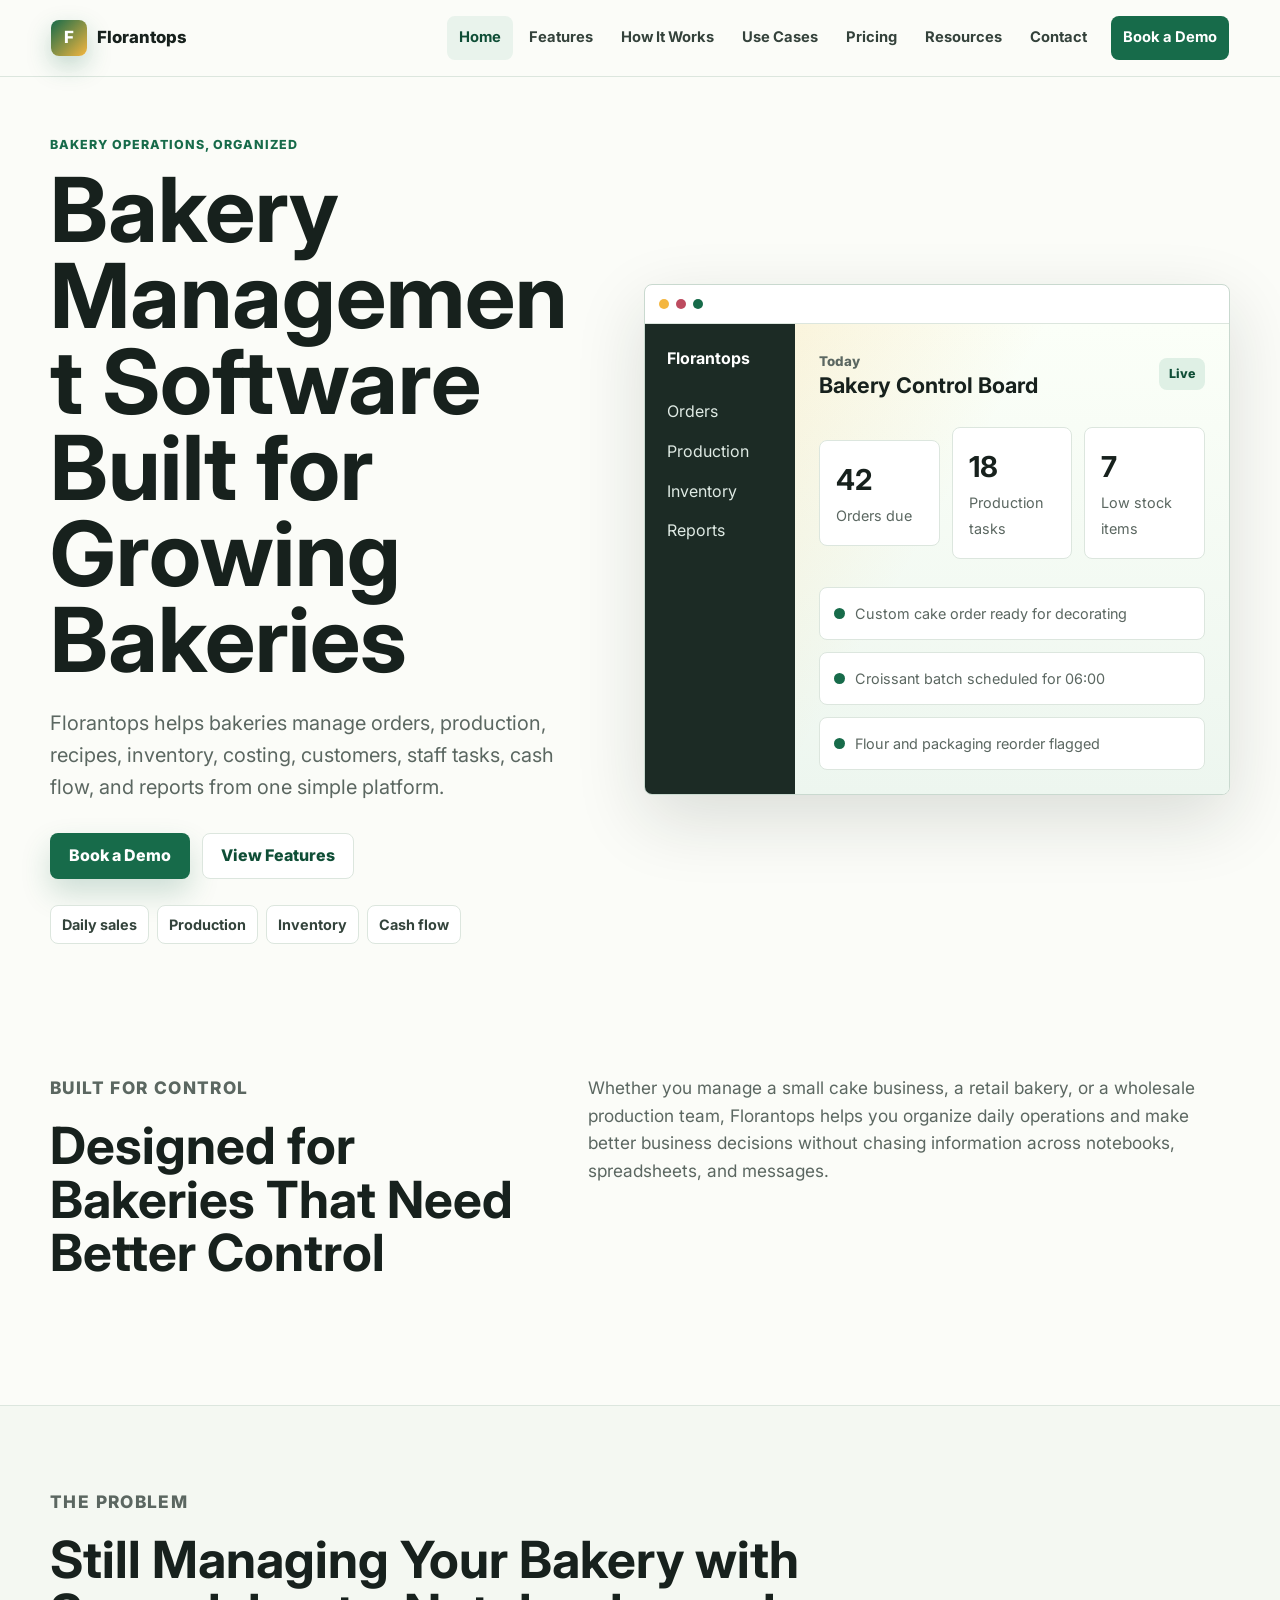
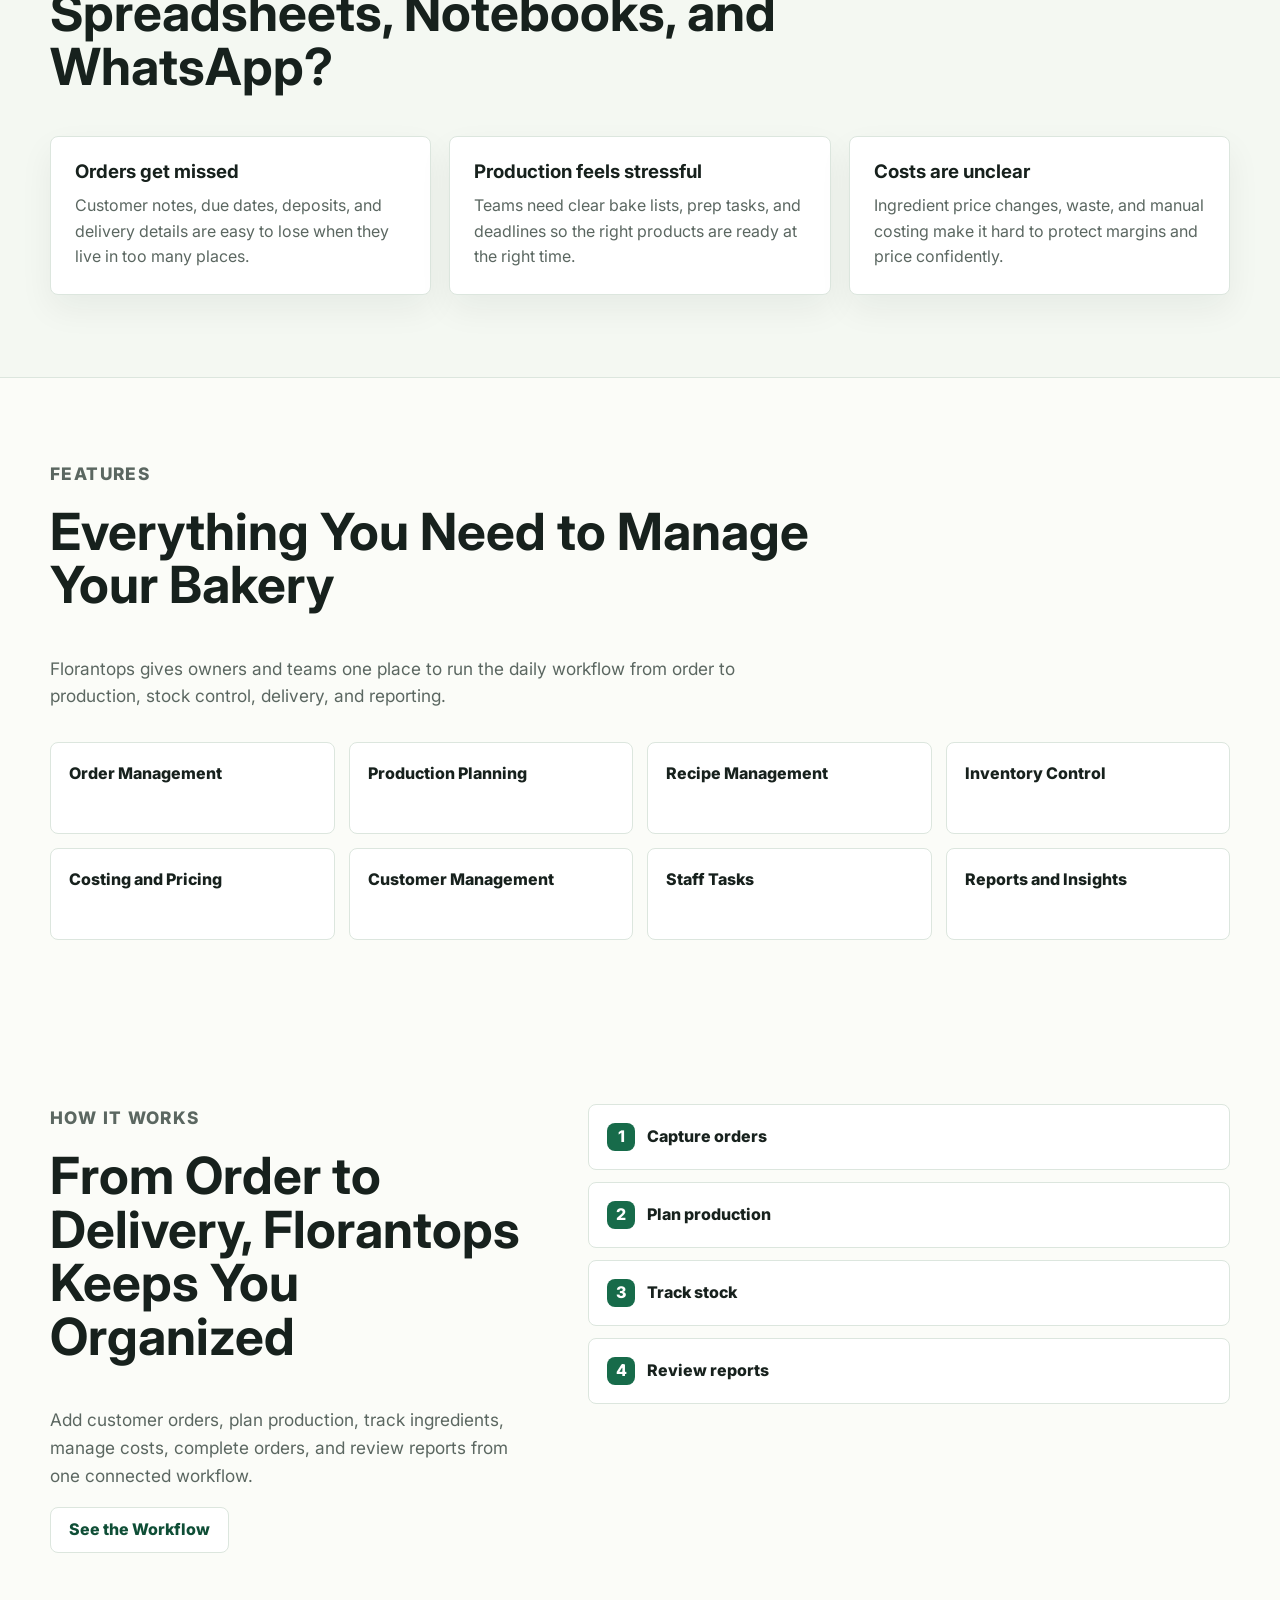
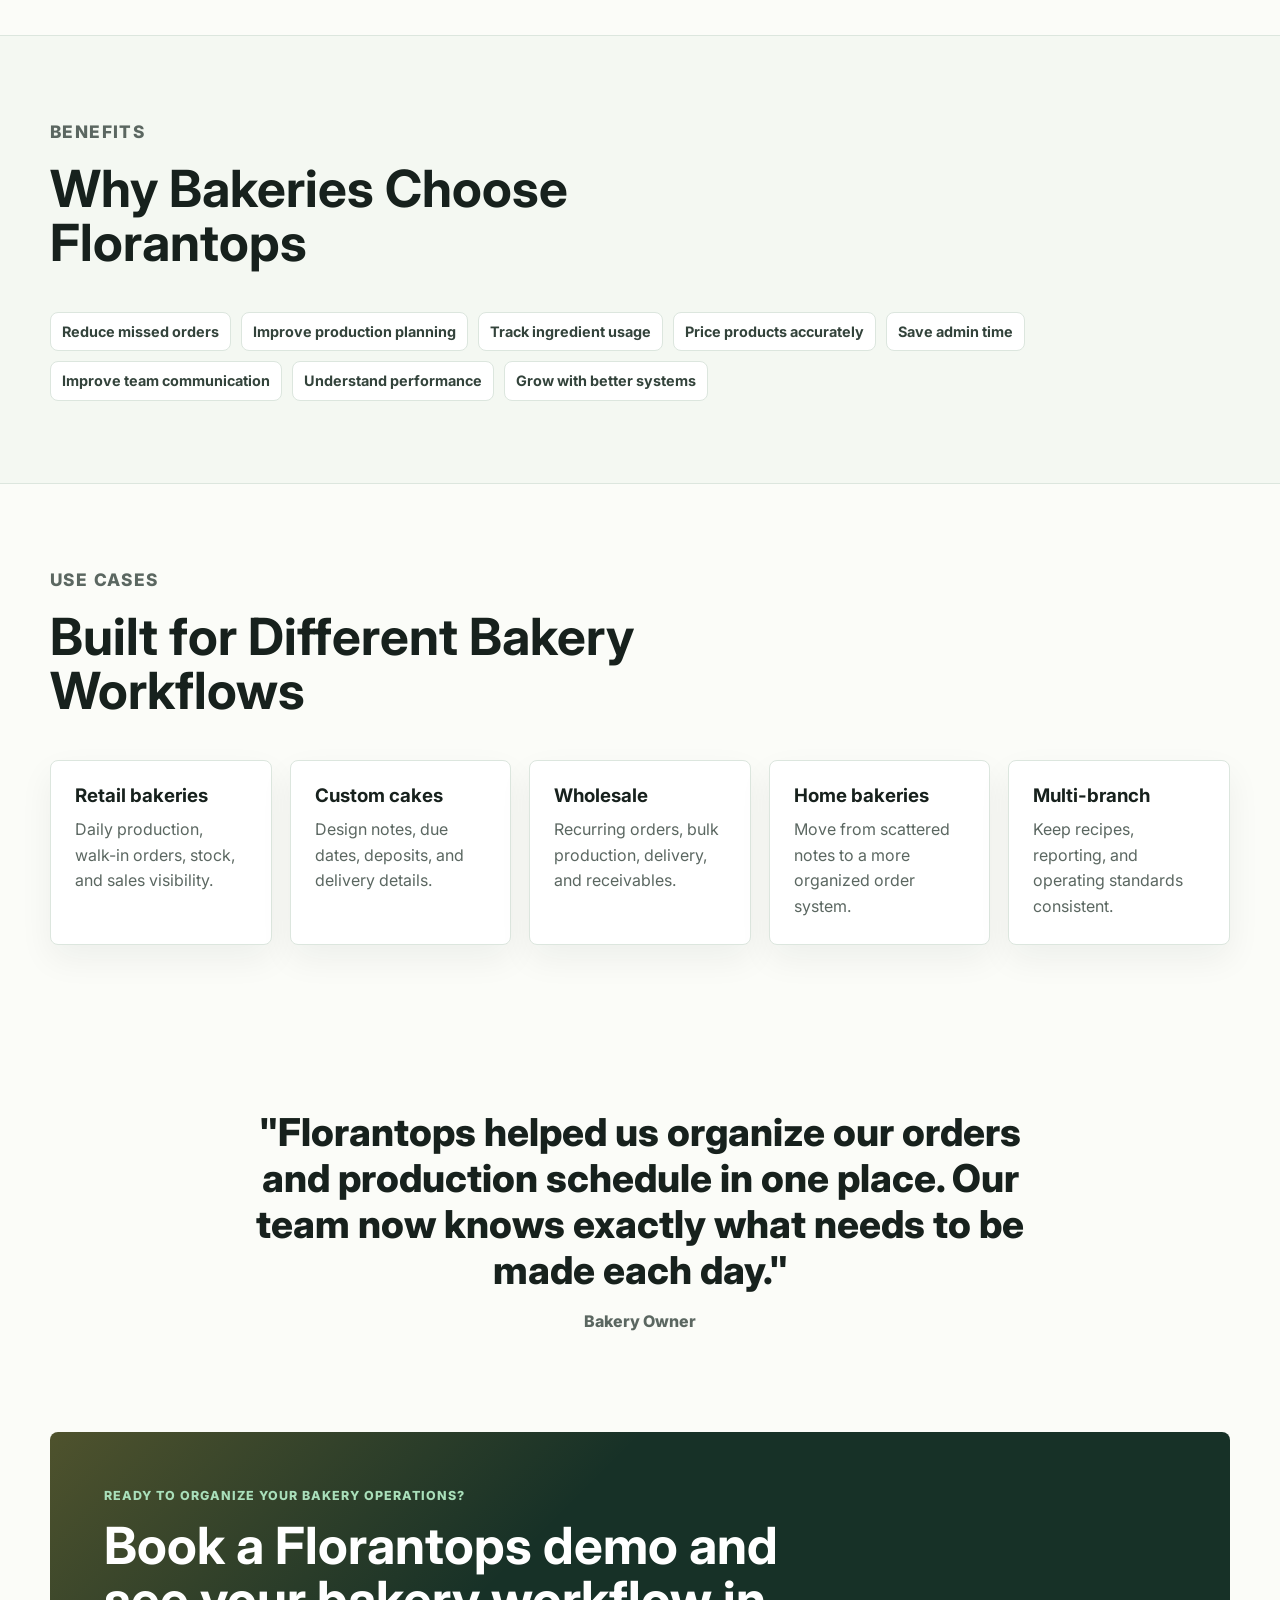
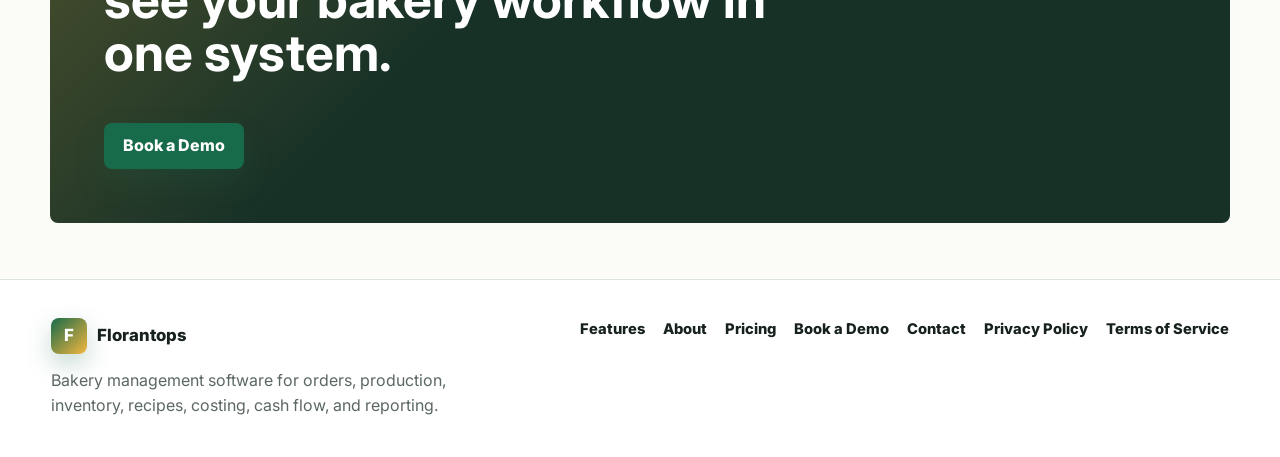
==== index.html @ 009b41b7 "Initial Florantops website" ====
<!DOCTYPE html>
<html lang="en">
<head>
  <meta charset="UTF-8">
  <meta name="viewport" content="width=device-width, initial-scale=1.0">
  <title>Florantops | Bakery Management Software Built for Growing Bakeries</title>
  <meta name="description" content="Florantops helps bakeries manage orders, production, recipes, inventory, costing, customers, staff tasks, cash flow, and reports in one simple platform.">
  <link rel="preconnect" href="https://fonts.googleapis.com">
  <link rel="preconnect" href="https://fonts.gstatic.com" crossorigin>
  <link href="https://fonts.googleapis.com/css2?family=Inter:wght@400;500;600;700;800&display=swap" rel="stylesheet">
  <link rel="stylesheet" href="assets/styles.css">
</head>
<body>
  <header class="site-header">
    <a class="brand" href="index.html" aria-label="Florantops home">
      <span class="brand-mark">F</span>
      <span>Florantops</span>
    </a>
    <button class="nav-toggle" type="button" aria-label="Open navigation" aria-expanded="false">
      <span></span><span></span><span></span>
    </button>
    <nav class="site-nav" aria-label="Primary navigation">
      <a href="index.html" aria-current="page">Home</a>
      <a href="features.html">Features</a>
      <a href="how-it-works.html">How It Works</a>
      <a href="use-cases.html">Use Cases</a>
      <a href="pricing.html">Pricing</a>
      <a href="resources.html">Resources</a>
      <a href="contact.html">Contact</a>
      <a class="nav-cta" href="book-demo.html">Book a Demo</a>
    </nav>
  </header>

  <main>
    <section class="hero">
      <div class="hero-copy">
        <p class="eyebrow">Bakery operations, organized</p>
        <h1>Bakery Management Software Built for Growing Bakeries</h1>
        <p class="hero-text">Florantops helps bakeries manage orders, production, recipes, inventory, costing, customers, staff tasks, cash flow, and reports from one simple platform.</p>
        <div class="hero-actions">
          <a class="button primary" href="book-demo.html">Book a Demo</a>
          <a class="button secondary" href="features.html">View Features</a>
        </div>
        <div class="proof-strip" aria-label="Florantops proof points">
          <span>Daily sales</span>
          <span>Production</span>
          <span>Inventory</span>
          <span>Cash flow</span>
        </div>
      </div>
      <div class="hero-visual" aria-label="Florantops dashboard preview">
        <div class="browser-frame">
          <div class="browser-dots"><span></span><span></span><span></span></div>
          <div class="dashboard-grid">
            <aside class="mock-sidebar">
              <strong>Florantops</strong>
              <span>Orders</span>
              <span>Production</span>
              <span>Inventory</span>
              <span>Reports</span>
            </aside>
            <section class="mock-panel">
              <div class="panel-heading">
                <div>
                  <small>Today</small>
                  <h2>Bakery Control Board</h2>
                </div>
                <span class="status-pill">Live</span>
              </div>
              <div class="metric-row">
                <div><strong>42</strong><span>Orders due</span></div>
                <div><strong>18</strong><span>Production tasks</span></div>
                <div><strong>7</strong><span>Low stock items</span></div>
              </div>
              <div class="work-list">
                <p><span></span> Custom cake order ready for decorating</p>
                <p><span></span> Croissant batch scheduled for 06:00</p>
                <p><span></span> Flour and packaging reorder flagged</p>
              </div>
            </section>
          </div>
        </div>
      </div>
    </section>

    <section class="section split">
      <div>
        <p class="eyebrow">Built for control</p>
        <h2>Designed for Bakeries That Need Better Control</h2>
      </div>
      <p>Whether you manage a small cake business, a retail bakery, or a wholesale production team, Florantops helps you organize daily operations and make better business decisions without chasing information across notebooks, spreadsheets, and messages.</p>
    </section>

    <section class="section band">
      <div class="section-heading">
        <p class="eyebrow">The problem</p>
        <h2>Still Managing Your Bakery with Spreadsheets, Notebooks, and WhatsApp?</h2>
      </div>
      <div class="grid three">
        <article class="card">
          <h3>Orders get missed</h3>
          <p>Customer notes, due dates, deposits, and delivery details are easy to lose when they live in too many places.</p>
        </article>
        <article class="card">
          <h3>Production feels stressful</h3>
          <p>Teams need clear bake lists, prep tasks, and deadlines so the right products are ready at the right time.</p>
        </article>
        <article class="card">
          <h3>Costs are unclear</h3>
          <p>Ingredient price changes, waste, and manual costing make it hard to protect margins and price confidently.</p>
        </article>
      </div>
    </section>

    <section class="section">
      <div class="section-heading">
        <p class="eyebrow">Features</p>
        <h2>Everything You Need to Manage Your Bakery</h2>
        <p>Florantops gives owners and teams one place to run the daily workflow from order to production, stock control, delivery, and reporting.</p>
      </div>
      <div class="feature-matrix">
        <a href="features.html#orders">Order Management</a>
        <a href="features.html#production">Production Planning</a>
        <a href="features.html#recipes">Recipe Management</a>
        <a href="features.html#inventory">Inventory Control</a>
        <a href="features.html#costing">Costing and Pricing</a>
        <a href="features.html#customers">Customer Management</a>
        <a href="features.html#team">Staff Tasks</a>
        <a href="features.html#reports">Reports and Insights</a>
      </div>
    </section>

    <section class="section split process-preview">
      <div>
        <p class="eyebrow">How it works</p>
        <h2>From Order to Delivery, Florantops Keeps You Organized</h2>
        <p>Add customer orders, plan production, track ingredients, manage costs, complete orders, and review reports from one connected workflow.</p>
        <a class="button secondary" href="how-it-works.html">See the Workflow</a>
      </div>
      <ol class="timeline">
        <li>Capture orders</li>
        <li>Plan production</li>
        <li>Track stock</li>
        <li>Review reports</li>
      </ol>
    </section>

    <section class="section band">
      <div class="section-heading">
        <p class="eyebrow">Benefits</p>
        <h2>Why Bakeries Choose Florantops</h2>
      </div>
      <div class="benefit-list">
        <span>Reduce missed orders</span>
        <span>Improve production planning</span>
        <span>Track ingredient usage</span>
        <span>Price products accurately</span>
        <span>Save admin time</span>
        <span>Improve team communication</span>
        <span>Understand performance</span>
        <span>Grow with better systems</span>
      </div>
    </section>

    <section class="section">
      <div class="section-heading">
        <p class="eyebrow">Use cases</p>
        <h2>Built for Different Bakery Workflows</h2>
      </div>
      <div class="grid five">
        <article class="mini-card"><h3>Retail bakeries</h3><p>Daily production, walk-in orders, stock, and sales visibility.</p></article>
        <article class="mini-card"><h3>Custom cakes</h3><p>Design notes, due dates, deposits, and delivery details.</p></article>
        <article class="mini-card"><h3>Wholesale</h3><p>Recurring orders, bulk production, delivery, and receivables.</p></article>
        <article class="mini-card"><h3>Home bakeries</h3><p>Move from scattered notes to a more organized order system.</p></article>
        <article class="mini-card"><h3>Multi-branch</h3><p>Keep recipes, reporting, and operating standards consistent.</p></article>
      </div>
    </section>

    <section class="section quote-section">
      <blockquote>
        "Florantops helped us organize our orders and production schedule in one place. Our team now knows exactly what needs to be made each day."
      </blockquote>
      <p>Bakery Owner</p>
    </section>

    <section class="final-cta">
      <p class="eyebrow">Ready to organize your bakery operations?</p>
      <h2>Book a Florantops demo and see your bakery workflow in one system.</h2>
      <a class="button primary" href="book-demo.html">Book a Demo</a>
    </section>
  </main>

  <footer class="site-footer">
    <div>
      <a class="brand" href="index.html"><span class="brand-mark">F</span><span>Florantops</span></a>
      <p>Bakery management software for orders, production, inventory, recipes, costing, cash flow, and reporting.</p>
    </div>
    <div class="footer-links">
      <a href="features.html">Features</a>
      <a href="about.html">About</a>
      <a href="pricing.html">Pricing</a>
      <a href="book-demo.html">Book a Demo</a>
      <a href="contact.html">Contact</a>
      <a href="privacy.html">Privacy Policy</a>
      <a href="terms.html">Terms of Service</a>
    </div>
  </footer>
  <script src="assets/script.js"></script>
</body>
</html>
---- assets/styles.css ----
:root {
  --ink: #17211d;
  --muted: #5b6761;
  --line: #dce6de;
  --surface: #ffffff;
  --soft: #f4f8f2;
  --cream: #fffaf0;
  --green: #176b4a;
  --green-dark: #0f4e36;
  --gold: #f4b63f;
  --rose: #bd4b5f;
  --blue: #315f9f;
  --shadow: 0 24px 70px rgba(22, 38, 30, 0.14);
}

* {
  box-sizing: border-box;
}

body {
  margin: 0;
  font-family: Inter, Arial, sans-serif;
  color: var(--ink);
  background: #fbfcf8;
  line-height: 1.6;
  overflow-x: hidden;
}

a {
  color: inherit;
  text-decoration: none;
}

p,
h1,
h2,
h3 {
  margin-top: 0;
  overflow-wrap: break-word;
}

.site-header {
  position: sticky;
  top: 0;
  z-index: 10;
  display: flex;
  align-items: center;
  justify-content: space-between;
  gap: 24px;
  padding: 16px clamp(18px, 4vw, 56px);
  background: rgba(251, 252, 248, 0.94);
  border-bottom: 1px solid var(--line);
  backdrop-filter: blur(16px);
}

.brand {
  display: inline-flex;
  align-items: center;
  gap: 10px;
  font-weight: 800;
  font-size: 1.05rem;
}

.brand-mark {
  display: inline-grid;
  place-items: center;
  width: 36px;
  height: 36px;
  border-radius: 8px;
  color: #fff;
  background: linear-gradient(135deg, var(--green), var(--gold));
  box-shadow: 0 10px 24px rgba(23, 107, 74, 0.25);
}

.site-nav {
  display: flex;
  align-items: center;
  gap: 4px;
  font-size: 0.92rem;
  font-weight: 700;
}

.site-nav a {
  padding: 10px 12px;
  border-radius: 8px;
  color: #34423b;
}

.site-nav a:hover,
.site-nav a[aria-current="page"] {
  background: #e9f3ec;
  color: var(--green-dark);
}

.site-nav .nav-cta {
  margin-left: 8px;
  color: #fff;
  background: var(--green);
}

.site-nav .nav-cta:hover,
.site-nav .nav-cta[aria-current="page"] {
  color: #fff;
  background: var(--green-dark);
}

.nav-toggle {
  display: none;
  width: 42px;
  height: 42px;
  padding: 9px;
  border: 1px solid var(--line);
  border-radius: 8px;
  background: #fff;
}

.nav-toggle span {
  display: block;
  height: 2px;
  margin: 5px 0;
  background: var(--ink);
}

.hero,
.page-hero {
  width: min(1180px, calc(100% - 36px));
  margin: 0 auto;
}

.hero {
  display: grid;
  grid-template-columns: minmax(0, 0.95fr) minmax(360px, 1.05fr);
  gap: clamp(34px, 5vw, 68px);
  align-items: center;
  min-height: calc(100vh - 72px);
  padding: 58px 0 48px;
}

.hero h1,
.page-hero h1 {
  max-width: 780px;
  font-size: clamp(2.55rem, 7vw, 5.7rem);
  line-height: 0.96;
  letter-spacing: 0;
  margin-bottom: 24px;
}

.page-hero h1 {
  font-size: clamp(2.4rem, 6vw, 5rem);
}

.hero-text,
.page-hero p {
  max-width: 680px;
  color: var(--muted);
  font-size: clamp(1.05rem, 1.8vw, 1.25rem);
}

.eyebrow {
  color: var(--green);
  font-size: 0.78rem;
  font-weight: 800;
  letter-spacing: 0.08em;
  text-transform: uppercase;
}

.hero-actions {
  display: flex;
  flex-wrap: wrap;
  gap: 12px;
  margin: 30px 0 26px;
}

.button {
  display: inline-flex;
  align-items: center;
  justify-content: center;
  min-height: 46px;
  padding: 12px 18px;
  border: 1px solid transparent;
  border-radius: 8px;
  font-weight: 800;
  line-height: 1.2;
  cursor: pointer;
}

.button.primary {
  color: #fff;
  background: var(--green);
  box-shadow: 0 14px 30px rgba(23, 107, 74, 0.2);
}

.button.primary:hover {
  background: var(--green-dark);
}

.button.secondary {
  color: var(--green-dark);
  background: #fff;
  border-color: var(--line);
}

.button.secondary:hover {
  border-color: var(--green);
}

.proof-strip {
  display: flex;
  flex-wrap: wrap;
  gap: 8px;
}

.proof-strip span,
.demo-points span,
.benefit-list span {
  display: inline-flex;
  align-items: center;
  min-height: 34px;
  padding: 7px 11px;
  border: 1px solid var(--line);
  border-radius: 8px;
  color: #33433b;
  background: #fff;
  font-size: 0.9rem;
  font-weight: 700;
}

.hero-visual {
  min-width: 0;
}

.hero-copy {
  min-width: 0;
}

.browser-frame {
  overflow: hidden;
  border: 1px solid #c9d9cf;
  border-radius: 8px;
  background: #fff;
  box-shadow: var(--shadow);
}

.browser-dots {
  display: flex;
  gap: 7px;
  padding: 14px;
  border-bottom: 1px solid var(--line);
}

.browser-dots span {
  width: 10px;
  height: 10px;
  border-radius: 50%;
  background: var(--gold);
}

.browser-dots span:nth-child(2) {
  background: var(--rose);
}

.browser-dots span:nth-child(3) {
  background: var(--green);
}

.dashboard-grid {
  display: grid;
  grid-template-columns: 150px 1fr;
  min-height: 430px;
}

.mock-sidebar {
  display: flex;
  flex-direction: column;
  gap: 14px;
  padding: 22px;
  color: #dfeae4;
  background: #1c2b25;
}

.mock-sidebar strong {
  color: #fff;
  margin-bottom: 14px;
}

.mock-panel {
  padding: 24px;
  background:
    linear-gradient(120deg, rgba(244, 182, 63, 0.15), transparent 36%),
    linear-gradient(180deg, #fbfff8, #edf6ef);
}

.panel-heading,
.metric-row {
  display: flex;
  align-items: center;
  justify-content: space-between;
  gap: 12px;
}

.panel-heading h2 {
  font-size: 1.35rem;
  line-height: 1.2;
  margin-bottom: 0;
}

.panel-heading small {
  color: var(--muted);
  font-weight: 800;
}

.status-pill {
  display: inline-flex;
  align-items: center;
  width: fit-content;
  padding: 6px 10px;
  border-radius: 8px;
  color: var(--green-dark);
  background: #dff0e5;
  font-size: 0.78rem;
  font-weight: 800;
}

.metric-row {
  margin: 28px 0;
}

.metric-row div {
  flex: 1;
  min-width: 0;
  padding: 16px;
  border: 1px solid var(--line);
  border-radius: 8px;
  background: #fff;
}

.metric-row strong {
  display: block;
  font-size: 1.8rem;
}

.metric-row span,
.work-list p {
  color: var(--muted);
  font-size: 0.9rem;
}

.work-list {
  display: grid;
  gap: 12px;
}

.work-list p {
  display: flex;
  gap: 10px;
  align-items: center;
  padding: 14px;
  margin: 0;
  border: 1px solid var(--line);
  border-radius: 8px;
  background: #fff;
}

.work-list p span {
  width: 11px;
  height: 11px;
  flex: 0 0 11px;
  border-radius: 50%;
  background: var(--green);
}

.section {
  width: min(1180px, calc(100% - 36px));
  margin: 0 auto;
  padding: 82px 0;
}

.band {
  width: 100%;
  padding-right: max(18px, calc((100vw - 1180px) / 2));
  padding-left: max(18px, calc((100vw - 1180px) / 2));
  background: var(--soft);
  border-block: 1px solid var(--line);
}

.split {
  display: grid;
  grid-template-columns: minmax(0, 0.85fr) minmax(0, 1.15fr);
  gap: clamp(28px, 5vw, 70px);
  align-items: start;
}

.split h2,
.section-heading h2,
.final-cta h2 {
  font-size: clamp(2rem, 4vw, 3.4rem);
  line-height: 1.05;
  letter-spacing: 0;
}

.split p,
.section-heading p {
  color: var(--muted);
  font-size: 1.08rem;
}

.section-heading {
  max-width: 760px;
  margin-bottom: 32px;
}

.grid {
  display: grid;
  gap: 18px;
}

.grid.two {
  grid-template-columns: repeat(2, minmax(0, 1fr));
}

.grid.three {
  grid-template-columns: repeat(3, minmax(0, 1fr));
}

.grid.five {
  grid-template-columns: repeat(5, minmax(0, 1fr));
}

.card,
.mini-card,
.use-card,
.detail-card,
.price-card,
.resource-grid article,
.form-card {
  border: 1px solid var(--line);
  border-radius: 8px;
  background: var(--surface);
  box-shadow: 0 14px 34px rgba(22, 38, 30, 0.06);
}

.card,
.mini-card,
.use-card,
.detail-card,
.price-card,
.resource-grid article {
  padding: 24px;
}

.card h3,
.mini-card h3,
.use-card h2,
.detail-card h2,
.price-card h2,
.resource-grid h2 {
  line-height: 1.16;
  margin-bottom: 10px;
}

.card p,
.mini-card p,
.use-card p,
.detail-card p,
.price-card p,
.resource-grid p {
  color: var(--muted);
  margin-bottom: 0;
}

.feature-matrix {
  display: grid;
  grid-template-columns: repeat(4, minmax(0, 1fr));
  gap: 14px;
}

.feature-matrix a {
  min-height: 92px;
  padding: 18px;
  border: 1px solid var(--line);
  border-radius: 8px;
  background: #fff;
  font-weight: 800;
}

.feature-matrix a:hover {
  border-color: var(--green);
  color: var(--green-dark);
}

.timeline {
  display: grid;
  gap: 12px;
  margin: 0;
  padding: 0;
  list-style: none;
  counter-reset: steps;
}

.timeline li {
  counter-increment: steps;
  padding: 18px;
  border: 1px solid var(--line);
  border-radius: 8px;
  background: #fff;
  font-weight: 800;
}

.timeline li::before {
  content: counter(steps);
  display: inline-grid;
  place-items: center;
  width: 28px;
  height: 28px;
  margin-right: 12px;
  border-radius: 8px;
  color: #fff;
  background: var(--green);
}

.benefit-list {
  display: flex;
  flex-wrap: wrap;
  gap: 10px;
}

.quote-section {
  text-align: center;
}

.quote-section blockquote {
  max-width: 820px;
  margin: 0 auto 16px;
  font-size: clamp(1.5rem, 3vw, 2.4rem);
  line-height: 1.2;
  font-weight: 800;
}

.quote-section p {
  color: var(--muted);
  font-weight: 800;
}

.final-cta {
  width: min(1180px, calc(100% - 36px));
  margin: 0 auto 56px;
  padding: 54px;
  border-radius: 8px;
  color: #fff;
  background:
    linear-gradient(135deg, rgba(244, 182, 63, 0.25), transparent 38%),
    #173127;
}

.final-cta .eyebrow {
  color: #a9dfba;
}

.final-cta h2 {
  max-width: 760px;
}

.page-hero {
  display: grid;
  gap: 12px;
  padding: 86px 0 66px;
}

.page-hero .button {
  width: fit-content;
  margin-top: 10px;
}

.feature-details {
  display: grid;
  grid-template-columns: repeat(2, minmax(0, 1fr));
  gap: 18px;
  padding-top: 18px;
}

.icon-badge {
  display: inline-grid;
  place-items: center;
  width: 42px;
  height: 42px;
  margin-bottom: 18px;
  border-radius: 8px;
  color: #fff;
  background: var(--green);
  font-weight: 800;
}

.workflow {
  display: grid;
  grid-template-columns: repeat(3, minmax(0, 1fr));
  gap: 18px;
  padding-top: 18px;
}

.workflow article {
  padding: 26px;
  border-left: 4px solid var(--green);
  border-radius: 8px;
  background: #fff;
  box-shadow: 0 14px 34px rgba(22, 38, 30, 0.06);
}

.workflow span {
  display: inline-grid;
  place-items: center;
  width: 34px;
  height: 34px;
  margin-bottom: 16px;
  border-radius: 8px;
  color: #fff;
  background: var(--green);
  font-weight: 800;
}

.pricing-grid,
.resource-grid {
  display: grid;
  grid-template-columns: repeat(3, minmax(0, 1fr));
  gap: 18px;
  padding-top: 18px;
}

.price-card {
  display: flex;
  flex-direction: column;
  gap: 16px;
}

.price-card.featured {
  border-color: var(--green);
  box-shadow: 0 24px 60px rgba(23, 107, 74, 0.16);
}

.price-card ul {
  display: grid;
  gap: 8px;
  padding-left: 18px;
  color: var(--muted);
}

.price-card .button {
  margin-top: auto;
}

.faq {
  max-width: 860px;
}

.faq h2 {
  font-size: clamp(1.8rem, 3vw, 2.7rem);
}

details {
  border-bottom: 1px solid var(--line);
  padding: 16px 0;
}

summary {
  cursor: pointer;
  font-weight: 800;
}

details p {
  color: var(--muted);
  margin: 12px 0 0;
}

.form-hero {
  grid-template-columns: minmax(0, 0.86fr) minmax(360px, 0.9fr);
  align-items: start;
  gap: clamp(28px, 5vw, 60px);
}

.form-card {
  display: grid;
  gap: 14px;
  padding: 24px;
}

label {
  display: grid;
  gap: 7px;
  color: #34423b;
  font-size: 0.92rem;
  font-weight: 800;
}

input,
select,
textarea {
  width: 100%;
  min-height: 44px;
  padding: 11px 12px;
  border: 1px solid #cbd8cf;
  border-radius: 8px;
  color: var(--ink);
  background: #fff;
  font: inherit;
}

textarea {
  resize: vertical;
}

input:focus,
select:focus,
textarea:focus {
  outline: 3px solid rgba(23, 107, 74, 0.18);
  border-color: var(--green);
}

.form-status {
  margin: 0;
  color: var(--green-dark);
  font-weight: 800;
}

.demo-points,
.contact-details {
  display: grid;
  gap: 10px;
  margin-top: 28px;
}

.contact-details p {
  margin: 0;
  color: var(--muted);
}

.resource-grid article span {
  display: inline-block;
  margin-bottom: 14px;
  color: var(--green);
  font-size: 0.78rem;
  font-weight: 800;
  text-transform: uppercase;
}

.founder-note {
  max-width: 900px;
}

.site-footer {
  display: grid;
  grid-template-columns: minmax(260px, 1fr) minmax(280px, auto);
  gap: 28px;
  padding: 38px clamp(18px, 4vw, 56px);
  border-top: 1px solid var(--line);
  background: #fff;
}

.site-footer p {
  max-width: 470px;
  color: var(--muted);
  margin: 14px 0 0;
}

.footer-links {
  display: flex;
  flex-wrap: wrap;
  justify-content: flex-end;
  gap: 12px 18px;
  font-size: 0.92rem;
  font-weight: 800;
}

.footer-links a:hover {
  color: var(--green);
}

@media (max-width: 1120px) {
  .nav-toggle {
    display: block;
  }

  .site-nav {
    position: absolute;
    top: calc(100% + 1px);
    right: 18px;
    left: 18px;
    display: none;
    flex-direction: column;
    align-items: stretch;
    padding: 12px;
    border: 1px solid var(--line);
    border-radius: 8px;
    background: #fff;
    box-shadow: var(--shadow);
  }

  .site-nav.open {
    display: flex;
  }

  .site-nav .nav-cta {
    margin-left: 0;
  }

  .hero,
  .form-hero,
  .split,
  .site-footer {
    grid-template-columns: 1fr;
  }

  .hero {
    min-height: auto;
  }

  .grid.three,
  .grid.five,
  .feature-matrix,
  .feature-details,
  .workflow,
  .pricing-grid,
  .resource-grid {
    grid-template-columns: repeat(2, minmax(0, 1fr));
  }

  .footer-links {
    justify-content: flex-start;
  }
}

@media (max-width: 640px) {
  .site-header {
    padding: 12px 16px;
  }

  .hero,
  .page-hero,
  .section,
  .final-cta {
    width: min(100% - 28px, 1180px);
  }

  .hero {
    padding-top: 38px;
  }

  .hero h1,
  .page-hero h1 {
    font-size: clamp(2.25rem, 15vw, 3.35rem);
  }

  .grid.two,
  .grid.three,
  .grid.five,
  .feature-matrix,
  .feature-details,
  .workflow,
  .pricing-grid,
  .resource-grid {
    grid-template-columns: 1fr;
  }

  .dashboard-grid {
    grid-template-columns: 1fr;
  }

  .mock-sidebar {
    display: none;
  }

  .metric-row {
    flex-direction: column;
    align-items: stretch;
  }

  .final-cta {
    padding: 34px 22px;
  }

  .hero-actions,
  .button {
    width: 100%;
  }

  .proof-strip span,
  .demo-points span {
    flex: 1 1 calc(50% - 8px);
  }
}

@media (max-width: 520px) {
  .site-header,
  .hero,
  .page-hero,
  .section,
  .final-cta {
    width: min(100%, 390px);
  }

  .site-header {
    padding-right: 14px;
    padding-left: 14px;
  }

  .hero,
  .page-hero,
  .section,
  .final-cta {
    padding-right: 14px;
    padding-left: 14px;
    margin-right: 0;
    margin-left: 0;
  }

  .band {
    padding-right: 14px;
    padding-left: 14px;
  }
}
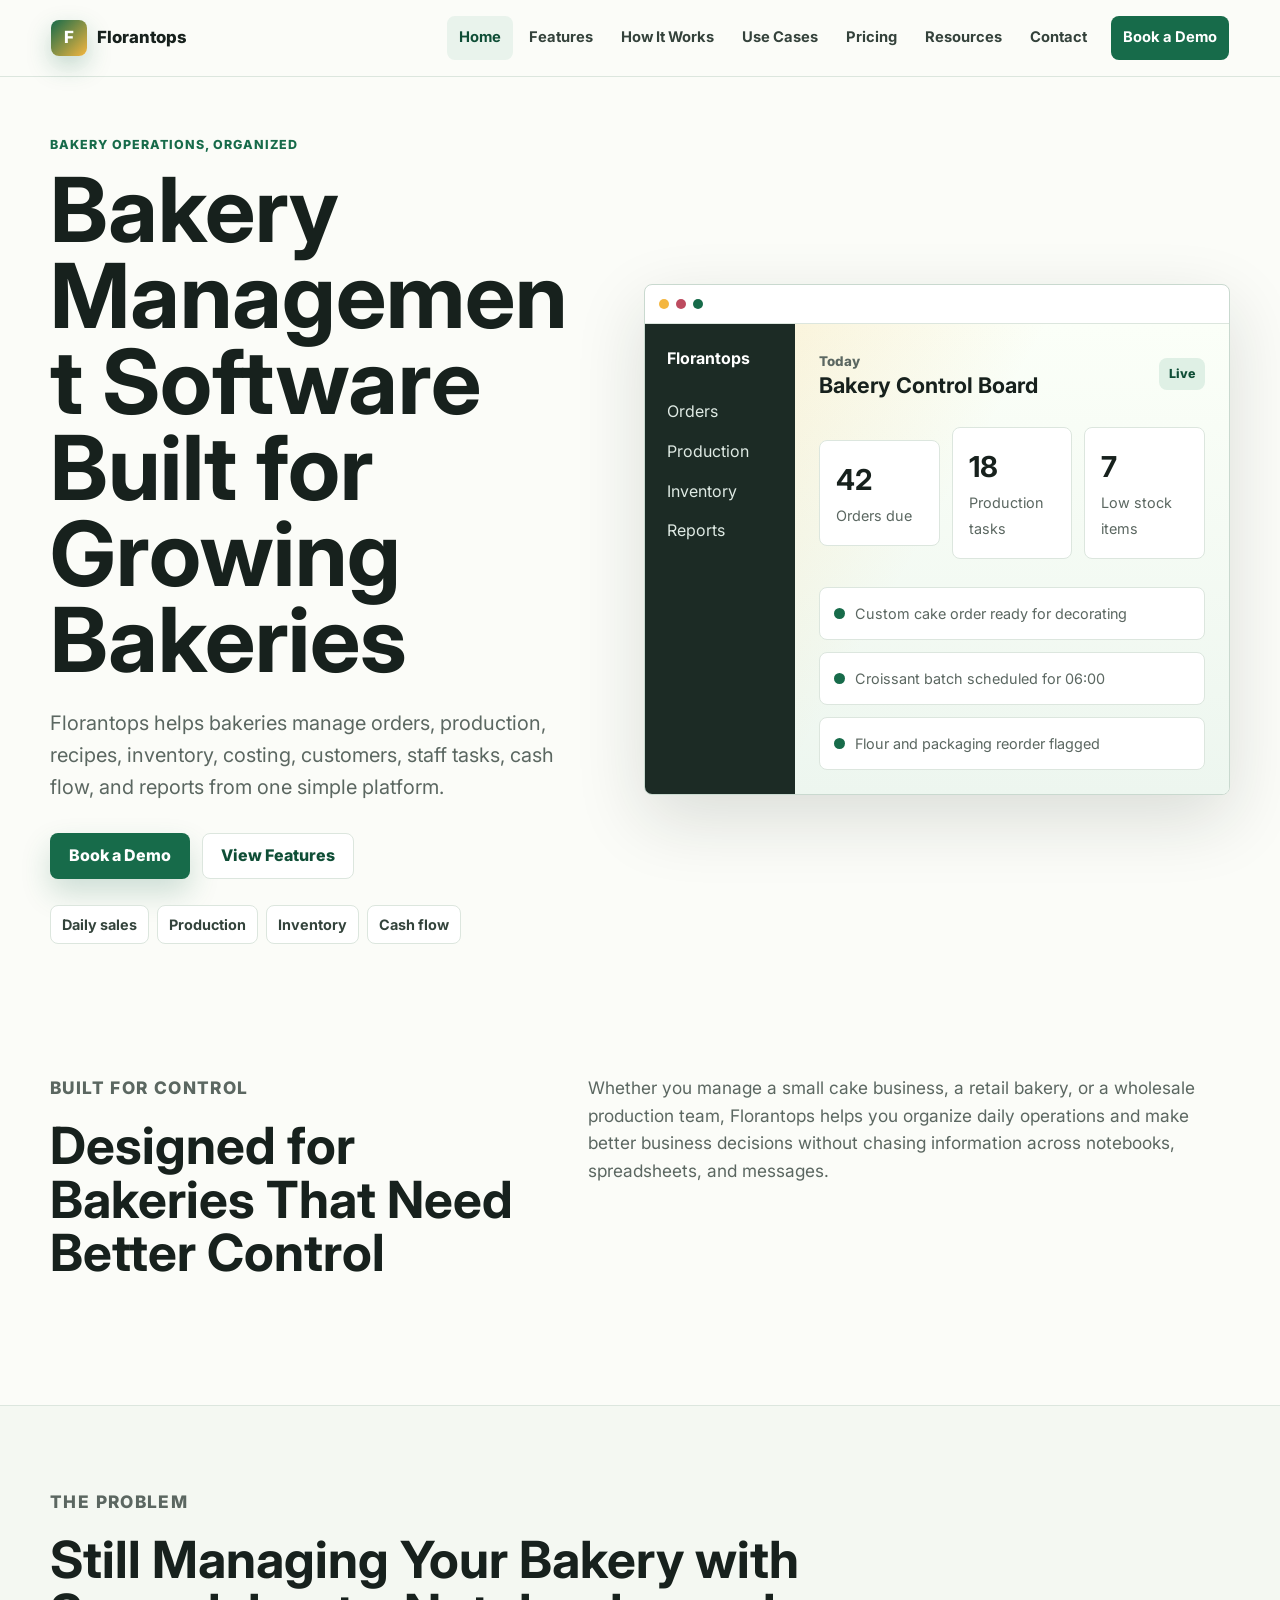
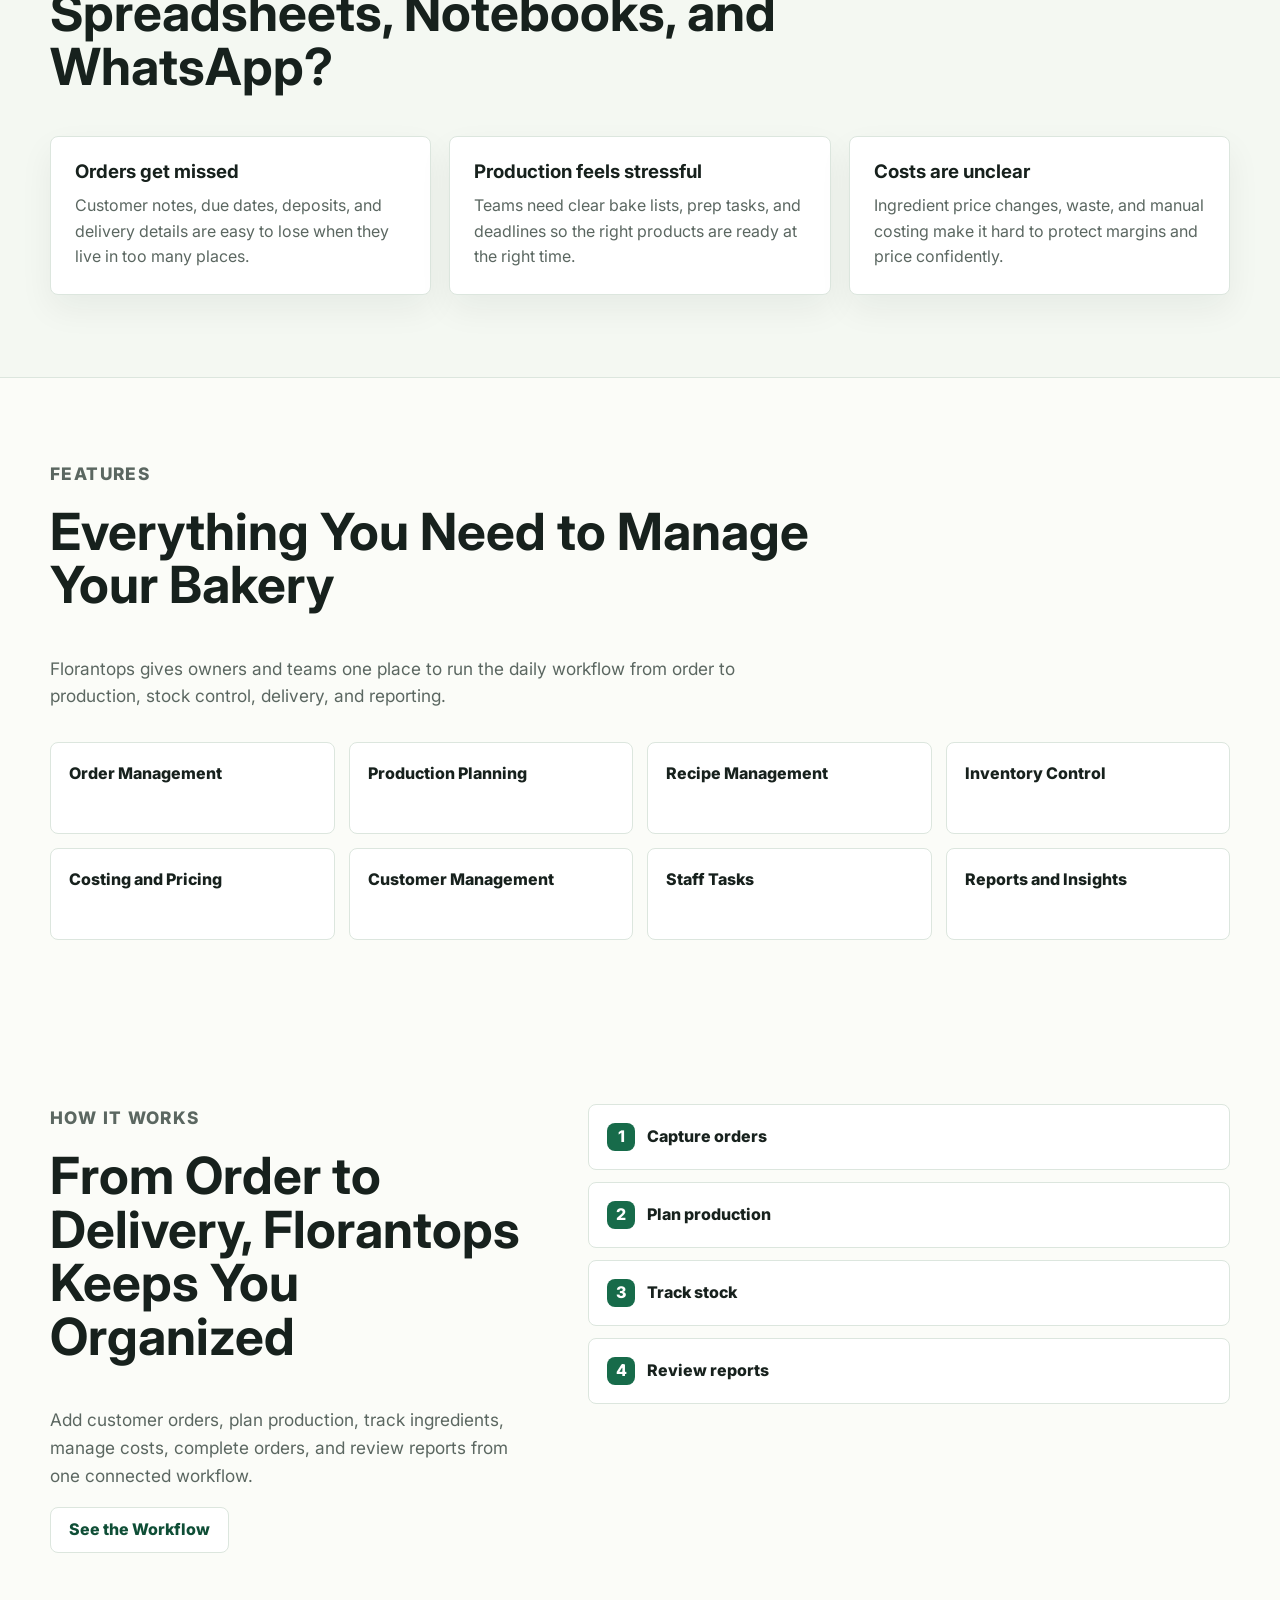
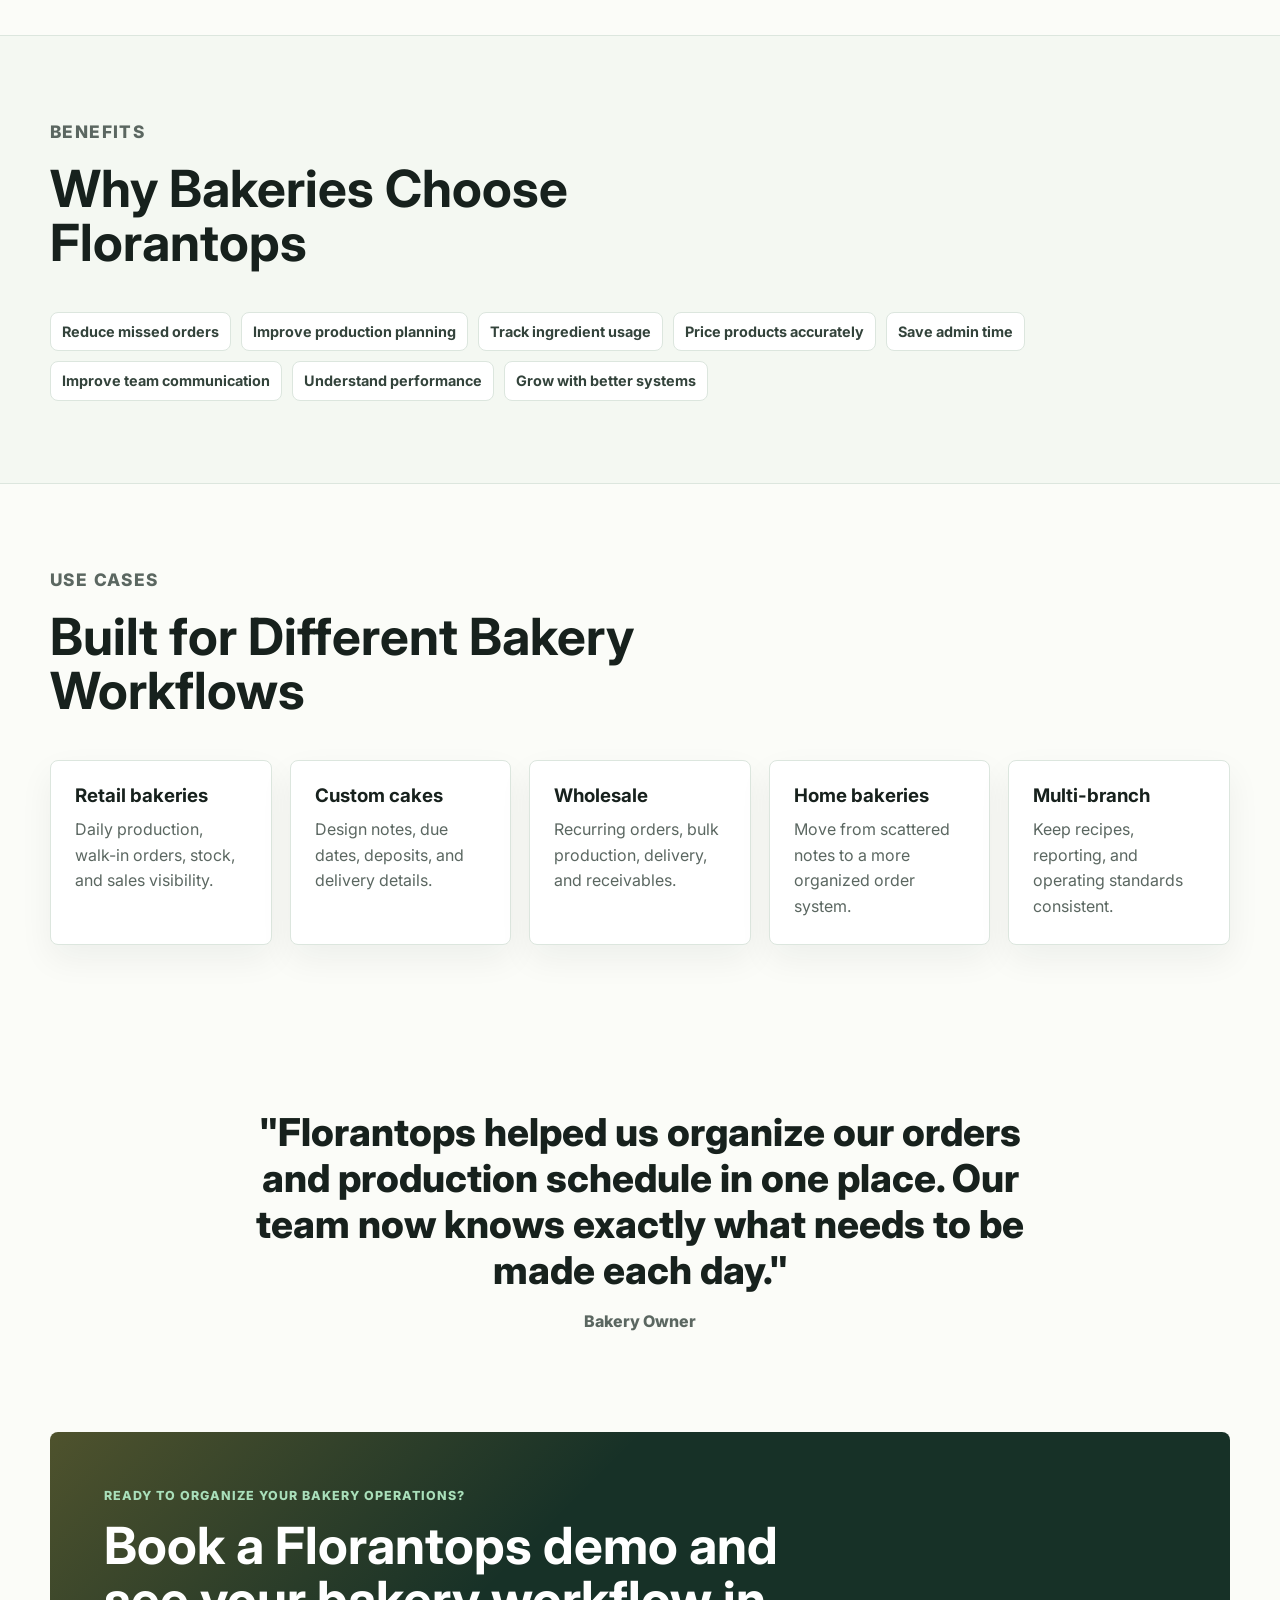
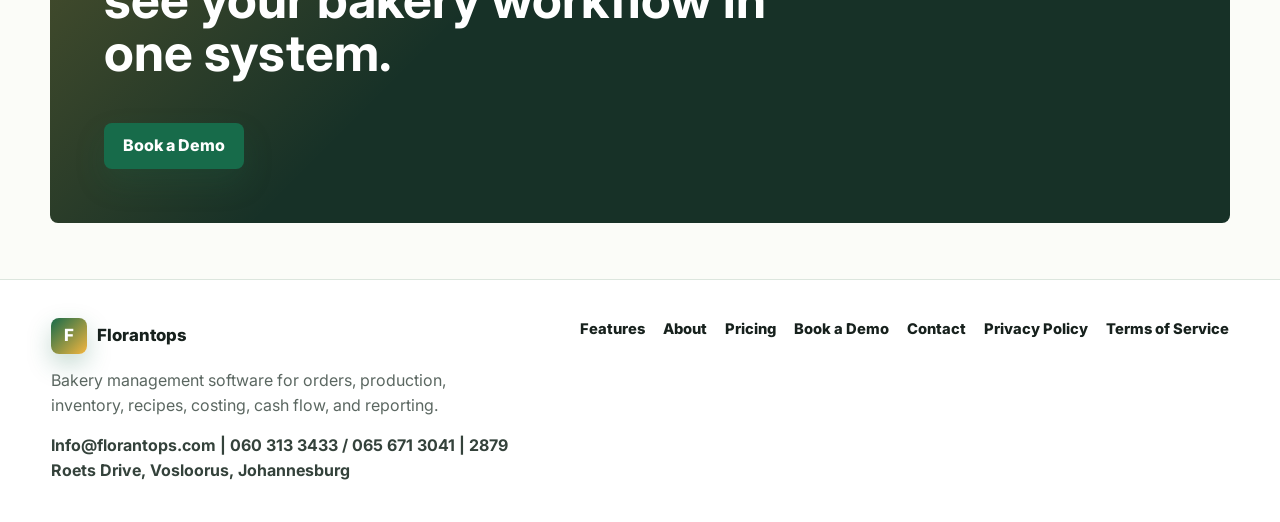
==== commit 6cb97269: "Add contact details and pricing tiers" ====
--- a/index.html
+++ b/index.html
@@ -194,6 +194,7 @@
     <div>
       <a class="brand" href="index.html"><span class="brand-mark">F</span><span>Florantops</span></a>
       <p>Bakery management software for orders, production, inventory, recipes, costing, cash flow, and reporting.</p>
+      <p class="footer-contact">Info@florantops.com | 060 313 3433 / 065 671 3041 | 2879 Roets Drive, Vosloorus, Johannesburg</p>
     </div>
     <div class="footer-links">
       <a href="features.html">Features</a>
--- a/assets/styles.css
+++ b/assets/styles.css
@@ -631,6 +631,20 @@
   gap: 16px;
 }
 
+.price {
+  color: var(--ink);
+  font-size: clamp(2rem, 4vw, 3rem);
+  line-height: 1;
+  font-weight: 800;
+  margin-bottom: 0;
+}
+
+.price span {
+  color: var(--muted);
+  font-size: 1rem;
+  font-weight: 700;
+}
+
 .price-card.featured {
   border-color: var(--green);
   box-shadow: 0 24px 60px rgba(23, 107, 74, 0.16);
@@ -758,6 +772,12 @@
   max-width: 470px;
   color: var(--muted);
   margin: 14px 0 0;
+}
+
+.site-footer .footer-contact {
+  max-width: 620px;
+  color: #34423b;
+  font-weight: 700;
 }
 
 .footer-links {
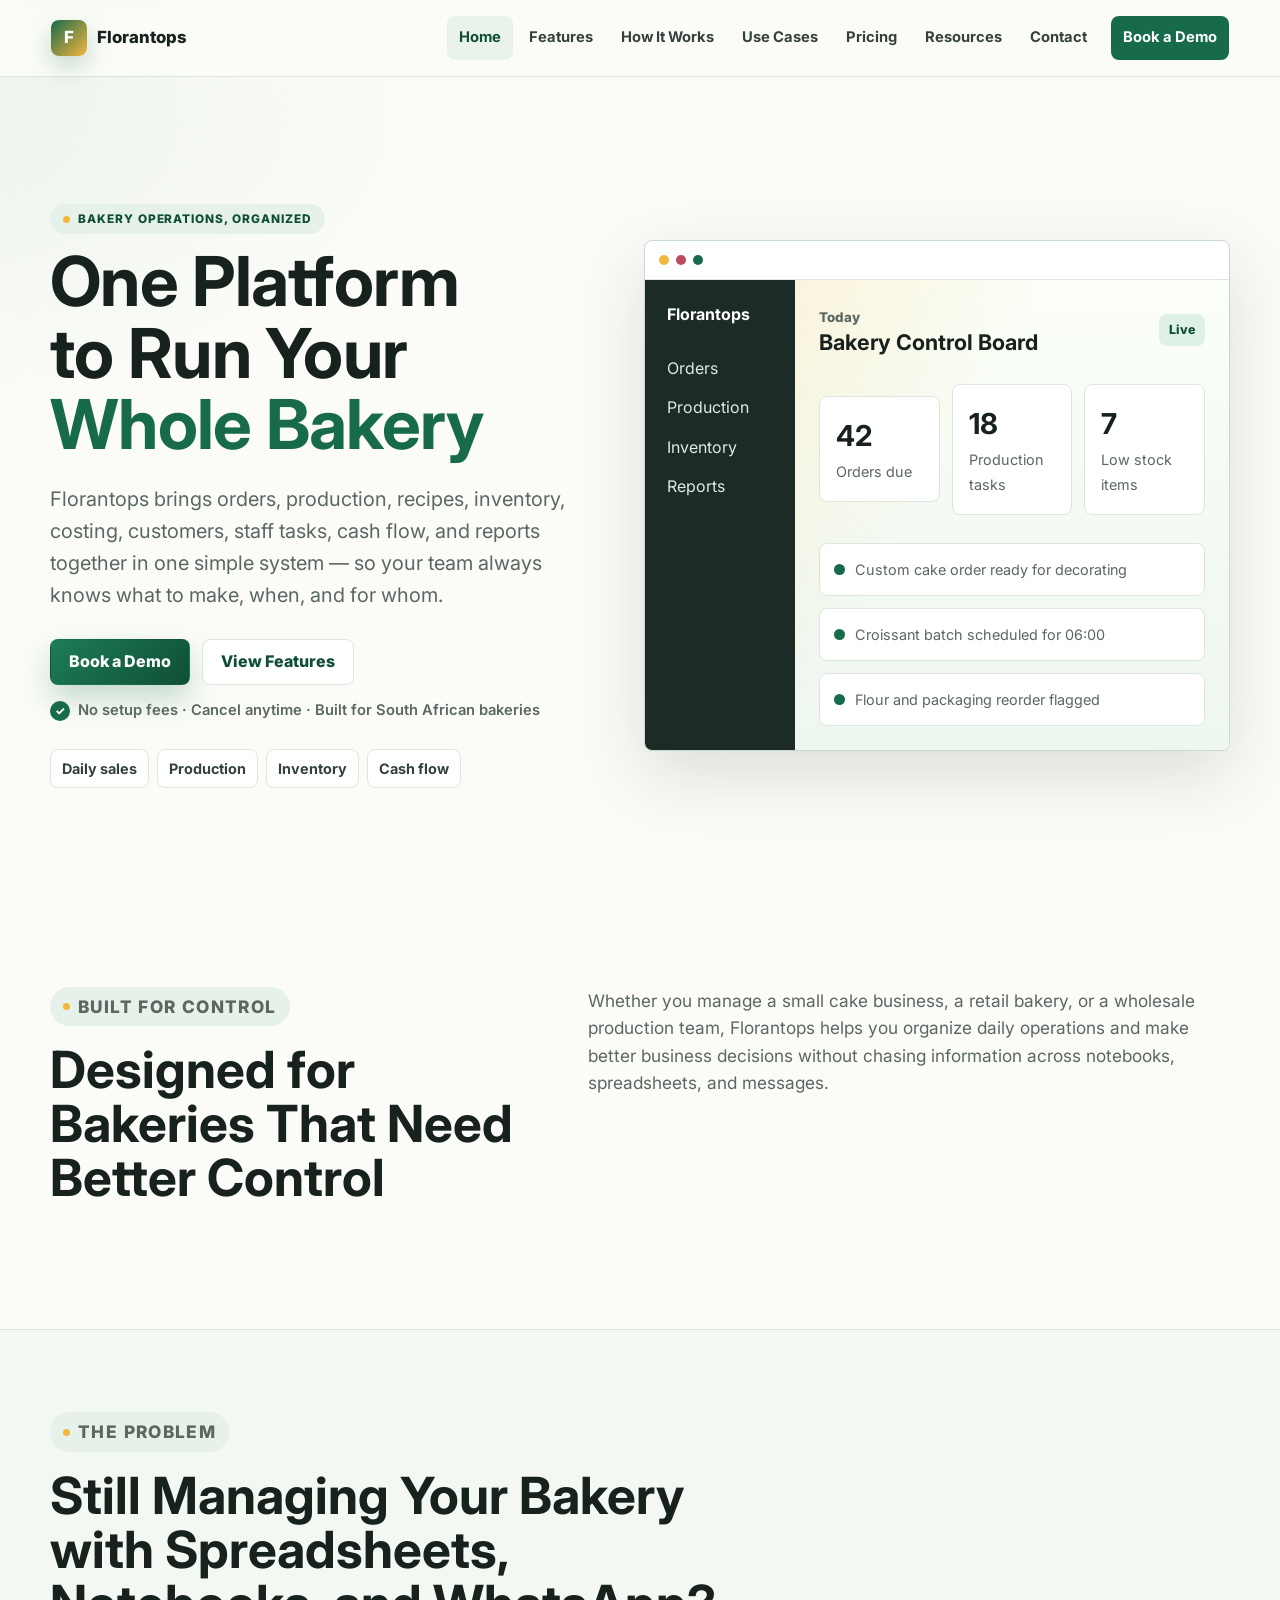
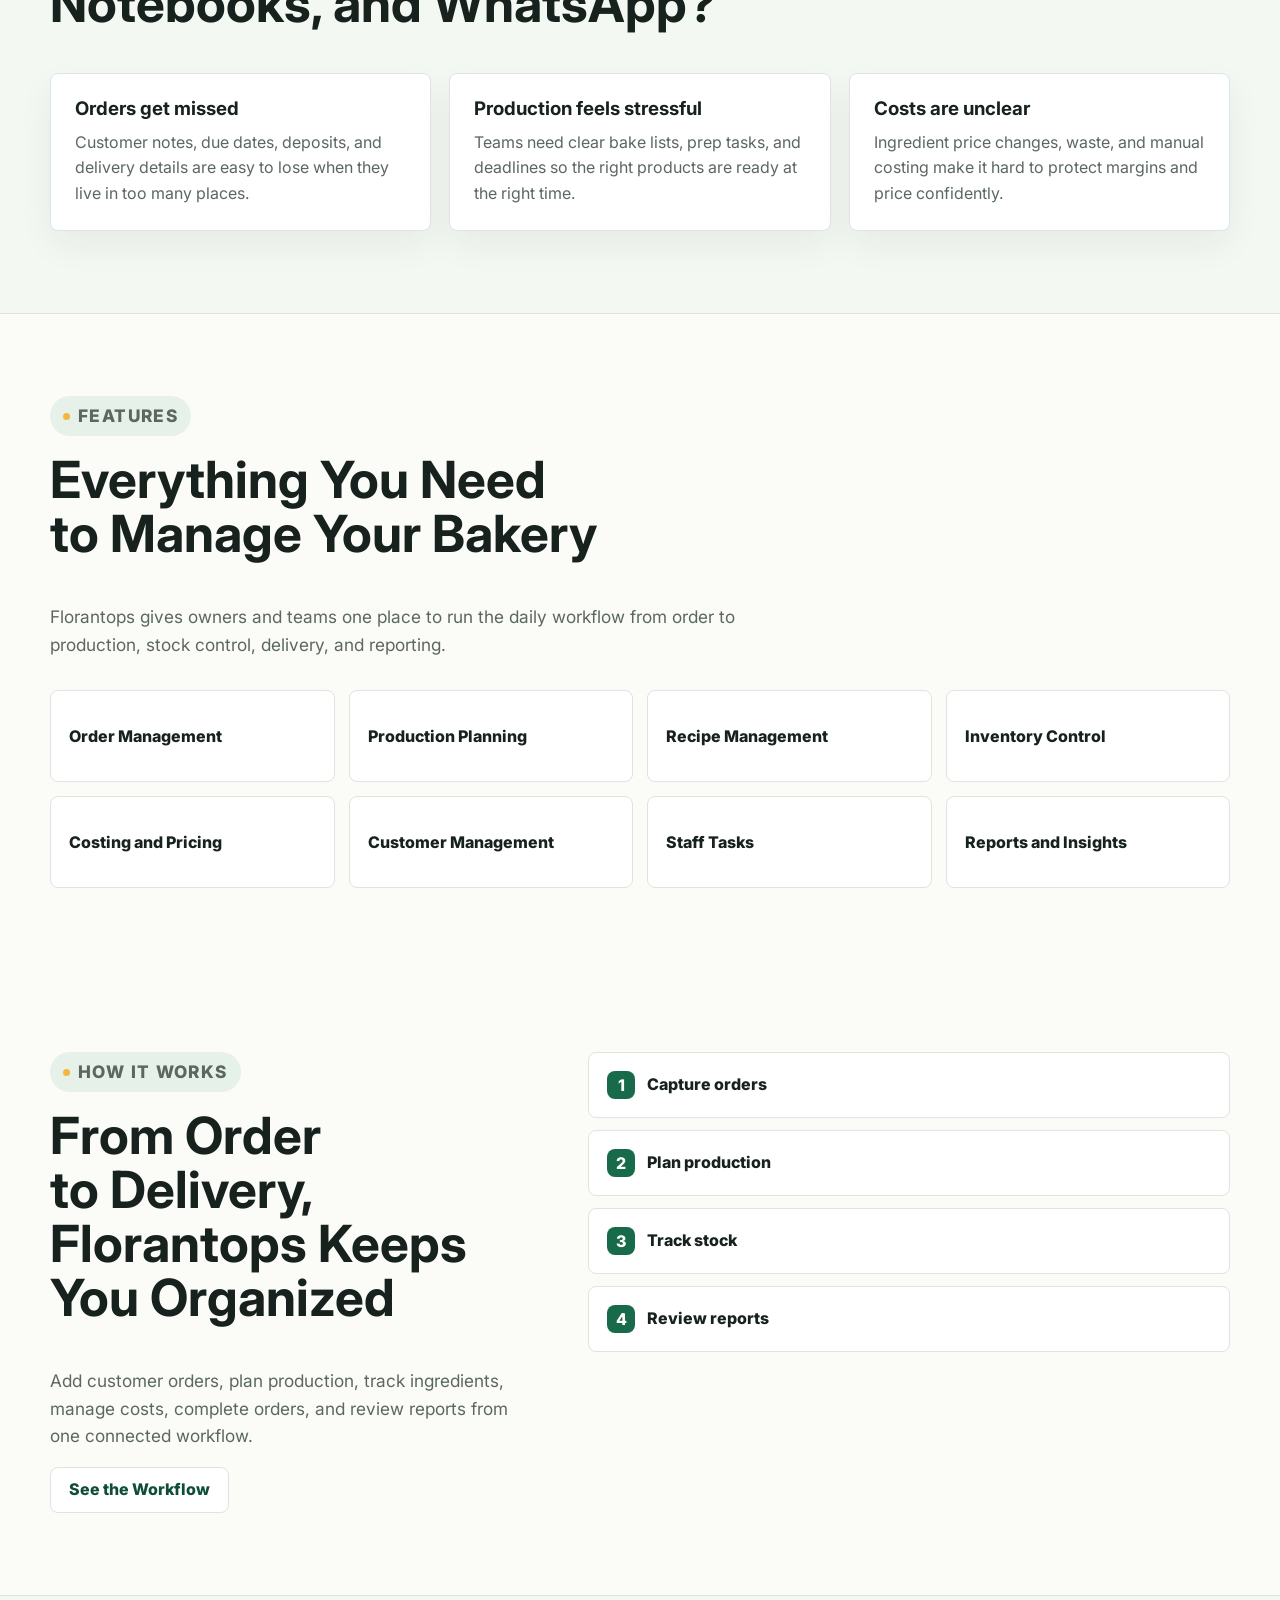
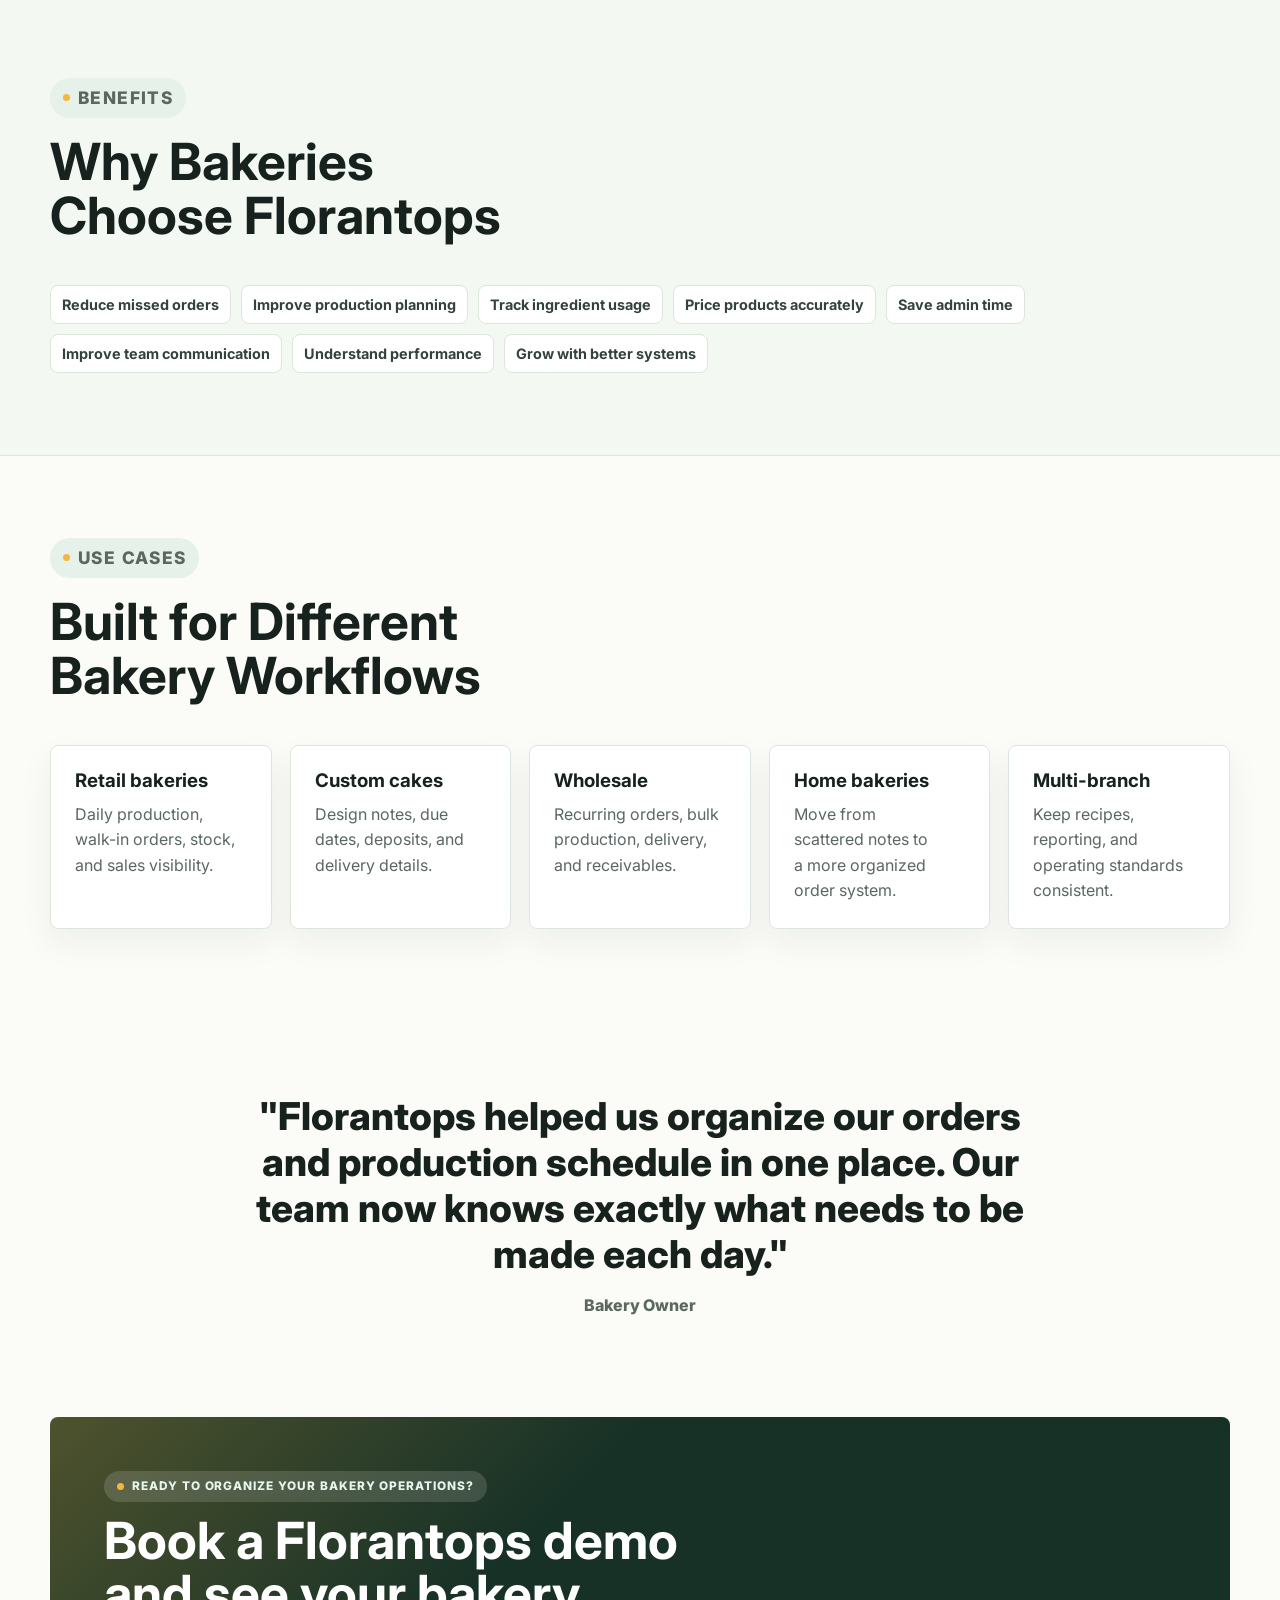
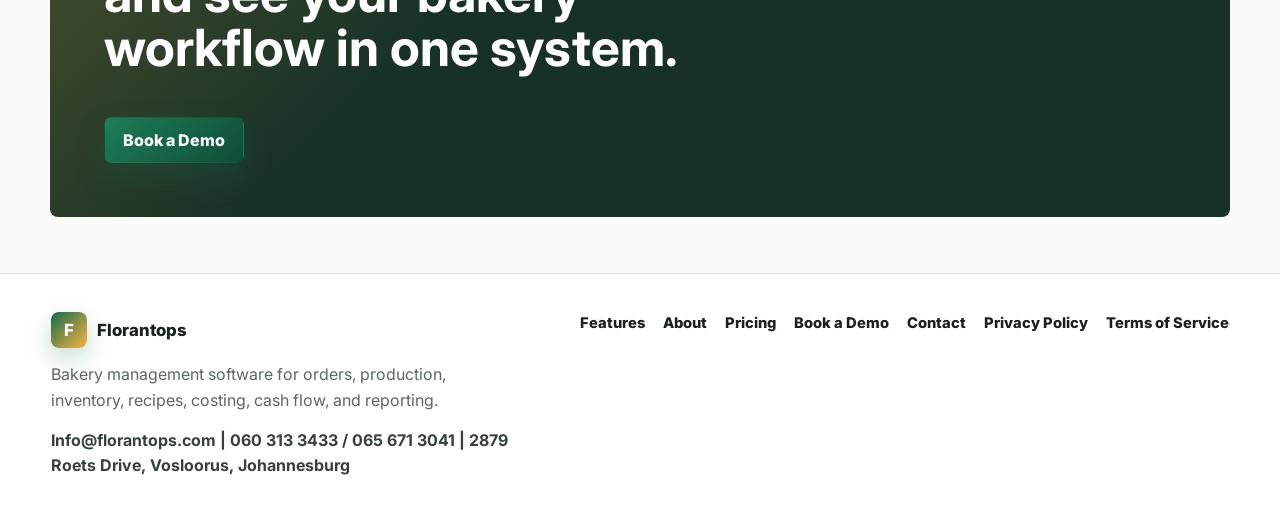
==== commit f89670eb: "Refresh hero, typography, and content polish - Fix headings breaking mid-word (e.g. 'Manage-ment'): " ====
--- a/index.html
+++ b/index.html
@@ -35,12 +35,13 @@
     <section class="hero">
       <div class="hero-copy">
         <p class="eyebrow">Bakery operations, organized</p>
-        <h1>Bakery Management Software Built for Growing Bakeries</h1>
-        <p class="hero-text">Florantops helps bakeries manage orders, production, recipes, inventory, costing, customers, staff tasks, cash flow, and reports from one simple platform.</p>
+        <h1>One Platform to Run Your <span class="accent">Whole Bakery</span></h1>
+        <p class="hero-text">Florantops brings orders, production, recipes, inventory, costing, customers, staff tasks, cash flow, and reports together in one simple system &mdash; so your team always knows what to make, when, and for whom.</p>
         <div class="hero-actions">
           <a class="button primary" href="book-demo.html">Book a Demo</a>
           <a class="button secondary" href="features.html">View Features</a>
         </div>
+        <p class="hero-reassure">No setup fees &middot; Cancel anytime &middot; Built for South African bakeries</p>
         <div class="proof-strip" aria-label="Florantops proof points">
           <span>Daily sales</span>
           <span>Production</span>
--- a/assets/styles.css
+++ b/assets/styles.css
@@ -21,7 +21,11 @@
   margin: 0;
   font-family: Inter, Arial, sans-serif;
   color: var(--ink);
-  background: #fbfcf8;
+  background:
+    radial-gradient(1100px 560px at 82% -8%, rgba(244, 182, 63, 0.12), transparent 60%),
+    radial-gradient(900px 520px at -8% 2%, rgba(23, 107, 74, 0.07), transparent 58%),
+    #fbfcf8;
+  background-repeat: no-repeat;
   line-height: 1.6;
   overflow-x: hidden;
 }
@@ -36,7 +40,21 @@
 h2,
 h3 {
   margin-top: 0;
+}
+
+/* Headings wrap on whole words and balance their lines so a single
+   letter or word never gets stranded on its own line. */
+h1,
+h2,
+h3 {
+  text-wrap: balance;
+  overflow-wrap: normal;
+  word-break: keep-all;
+}
+
+p {
   overflow-wrap: break-word;
+  text-wrap: pretty;
 }
 
 .site-header {
@@ -138,15 +156,21 @@
 
 .hero h1,
 .page-hero h1 {
-  max-width: 780px;
-  font-size: clamp(2.55rem, 7vw, 5.7rem);
-  line-height: 0.96;
-  letter-spacing: 0;
-  margin-bottom: 24px;
+  max-width: 18ch;
+  font-size: clamp(2.4rem, 5.4vw, 4.3rem);
+  line-height: 1.04;
+  letter-spacing: -0.01em;
+  margin-bottom: 22px;
 }
 
 .page-hero h1 {
-  font-size: clamp(2.4rem, 6vw, 5rem);
+  max-width: 22ch;
+  font-size: clamp(2.2rem, 5vw, 3.9rem);
+}
+
+.hero h1 .accent,
+.page-hero h1 .accent {
+  color: var(--green);
 }
 
 .hero-text,
@@ -157,18 +181,56 @@
 }
 
 .eyebrow {
-  color: var(--green);
-  font-size: 0.78rem;
+  display: inline-flex;
+  align-items: center;
+  gap: 8px;
+  width: fit-content;
+  padding: 6px 13px;
+  border-radius: 999px;
+  color: var(--green-dark);
+  background: #e6f1e9;
+  font-size: 0.74rem;
   font-weight: 800;
   letter-spacing: 0.08em;
   text-transform: uppercase;
+}
+
+.eyebrow::before {
+  content: "";
+  width: 7px;
+  height: 7px;
+  border-radius: 50%;
+  background: var(--gold);
 }
 
 .hero-actions {
   display: flex;
   flex-wrap: wrap;
   gap: 12px;
-  margin: 30px 0 26px;
+  margin: 28px 0 14px;
+}
+
+.hero-reassure {
+  display: flex;
+  align-items: center;
+  gap: 8px;
+  margin: 0 0 26px;
+  color: var(--muted);
+  font-size: 0.92rem;
+  font-weight: 600;
+}
+
+.hero-reassure::before {
+  content: "\2713";
+  display: inline-grid;
+  place-items: center;
+  width: 20px;
+  height: 20px;
+  border-radius: 50%;
+  color: #fff;
+  background: var(--green);
+  font-size: 0.72rem;
+  font-weight: 800;
 }
 
 .button {
@@ -186,12 +248,13 @@
 
 .button.primary {
   color: #fff;
-  background: var(--green);
-  box-shadow: 0 14px 30px rgba(23, 107, 74, 0.2);
+  background: linear-gradient(135deg, #1d7d56, var(--green-dark));
+  box-shadow: 0 14px 30px rgba(23, 107, 74, 0.24);
 }
 
 .button.primary:hover {
-  background: var(--green-dark);
+  background: linear-gradient(135deg, var(--green-dark), #0c402c);
+  box-shadow: 0 18px 36px rgba(23, 107, 74, 0.3);
 }
 
 .button.secondary {
@@ -553,7 +616,8 @@
 }
 
 .final-cta .eyebrow {
-  color: #a9dfba;
+  color: #e6f6ec;
+  background: rgba(255, 255, 255, 0.14);
 }
 
 .final-cta h2 {
@@ -643,6 +707,13 @@
   color: var(--muted);
   font-size: 1rem;
   font-weight: 700;
+}
+
+.annual-price {
+  color: var(--green-dark);
+  font-size: 0.95rem;
+  font-weight: 800;
+  margin-top: -8px;
 }
 
 .price-card.featured {
@@ -734,6 +805,10 @@
   font-weight: 800;
 }
 
+.honeypot {
+  display: none;
+}
+
 .demo-points,
 .contact-details {
   display: grid;
@@ -757,6 +832,26 @@
 
 .founder-note {
   max-width: 900px;
+}
+
+.legal-content {
+  max-width: 880px;
+  padding-top: 18px;
+}
+
+.legal-content h2 {
+  font-size: clamp(1.35rem, 2.3vw, 2rem);
+  line-height: 1.18;
+  margin: 34px 0 10px;
+}
+
+.legal-content p {
+  color: var(--muted);
+}
+
+.legal-content a {
+  color: var(--green-dark);
+  font-weight: 800;
 }
 
 .site-footer {
@@ -936,3 +1031,219 @@
     padding-left: 14px;
   }
 }
+
+/* ----------------------------------------------------------------
+   UX enhancements: motion, focus, hover polish, helper components
+----------------------------------------------------------------- */
+
+html {
+  scroll-behavior: smooth;
+}
+
+/* Keep anchored sections clear of the sticky header */
+[id] {
+  scroll-margin-top: 92px;
+}
+
+/* Respect users who prefer reduced motion */
+@media (prefers-reduced-motion: reduce) {
+  html {
+    scroll-behavior: auto;
+  }
+
+  *,
+  *::before,
+  *::after {
+    animation-duration: 0.001ms !important;
+    animation-iteration-count: 1 !important;
+    transition-duration: 0.001ms !important;
+  }
+}
+
+/* Clear, consistent keyboard focus */
+a:focus-visible,
+button:focus-visible,
+summary:focus-visible,
+.nav-toggle:focus-visible,
+input:focus-visible,
+select:focus-visible,
+textarea:focus-visible {
+  outline: 3px solid rgba(23, 107, 74, 0.4);
+  outline-offset: 2px;
+}
+
+/* Skip-to-content link (injected for accessibility) */
+.skip-link {
+  position: fixed;
+  top: -120px;
+  left: 16px;
+  z-index: 100;
+  padding: 10px 16px;
+  border-radius: 8px;
+  color: #fff;
+  background: var(--green);
+  font-weight: 800;
+  box-shadow: var(--shadow);
+  transition: top 0.2s ease;
+}
+
+.skip-link:focus {
+  top: 12px;
+}
+
+/* Smooth transitions on interactive elements */
+.button,
+.site-nav a,
+.nav-toggle,
+.feature-matrix a,
+.card,
+.mini-card,
+.use-card,
+.detail-card,
+.price-card,
+.resource-grid article,
+.timeline li,
+.footer-links a,
+.brand-mark,
+details {
+  transition:
+    transform 0.2s ease,
+    box-shadow 0.2s ease,
+    background-color 0.2s ease,
+    border-color 0.2s ease,
+    color 0.2s ease;
+}
+
+.button:hover {
+  transform: translateY(-2px);
+}
+
+.button:active {
+  transform: translateY(0);
+}
+
+.brand:hover .brand-mark {
+  transform: rotate(-6deg) scale(1.05);
+}
+
+/* Card lift on hover */
+.card:hover,
+.mini-card:hover,
+.use-card:hover,
+.detail-card:hover,
+.resource-grid article:hover {
+  transform: translateY(-4px);
+  border-color: #c2d6c8;
+  box-shadow: 0 22px 48px rgba(22, 38, 30, 0.12);
+}
+
+.price-card:hover {
+  transform: translateY(-4px);
+  box-shadow: 0 24px 56px rgba(23, 107, 74, 0.14);
+}
+
+/* Feature shortcuts: align text and reveal an arrow on hover */
+.feature-matrix a {
+  display: flex;
+  align-items: center;
+  justify-content: space-between;
+  gap: 12px;
+}
+
+.feature-matrix a::after {
+  content: "\2192";
+  color: var(--green);
+  font-weight: 800;
+  opacity: 0;
+  transform: translateX(-6px);
+  transition: opacity 0.2s ease, transform 0.2s ease;
+}
+
+.feature-matrix a:hover {
+  transform: translateY(-3px);
+  box-shadow: 0 18px 40px rgba(22, 38, 30, 0.08);
+}
+
+.feature-matrix a:hover::after {
+  opacity: 1;
+  transform: translateX(0);
+}
+
+.timeline li:hover {
+  border-color: var(--green);
+  transform: translateX(4px);
+}
+
+.footer-links a:hover {
+  transform: translateY(-1px);
+}
+
+/* Sticky header gains a soft shadow once the page is scrolled */
+.site-header.scrolled {
+  box-shadow: 0 10px 30px rgba(22, 38, 30, 0.08);
+}
+
+/* Supporting note under the pricing hero */
+.hero-note {
+  max-width: 680px;
+  color: var(--muted);
+  font-size: 0.96rem;
+}
+
+/* On-scroll reveal animation */
+.reveal {
+  opacity: 0;
+  transform: translateY(26px);
+  transition: opacity 0.6s ease, transform 0.6s ease;
+}
+
+.reveal.is-visible {
+  opacity: 1;
+  transform: none;
+}
+
+/* Back-to-top button (injected) */
+.back-to-top {
+  position: fixed;
+  right: 20px;
+  bottom: 20px;
+  z-index: 20;
+  display: grid;
+  place-items: center;
+  width: 48px;
+  height: 48px;
+  border: none;
+  border-radius: 50%;
+  color: #fff;
+  background: var(--green);
+  font-size: 1.2rem;
+  line-height: 1;
+  cursor: pointer;
+  box-shadow: var(--shadow);
+  opacity: 0;
+  visibility: hidden;
+  transform: translateY(14px);
+  transition:
+    opacity 0.25s ease,
+    transform 0.25s ease,
+    visibility 0.25s ease,
+    background-color 0.2s ease;
+}
+
+.back-to-top.show {
+  opacity: 1;
+  visibility: visible;
+  transform: none;
+}
+
+.back-to-top:hover {
+  background: var(--green-dark);
+  transform: translateY(-2px);
+}
+
+@media (max-width: 640px) {
+  .back-to-top {
+    right: 14px;
+    bottom: 14px;
+  }
+}
